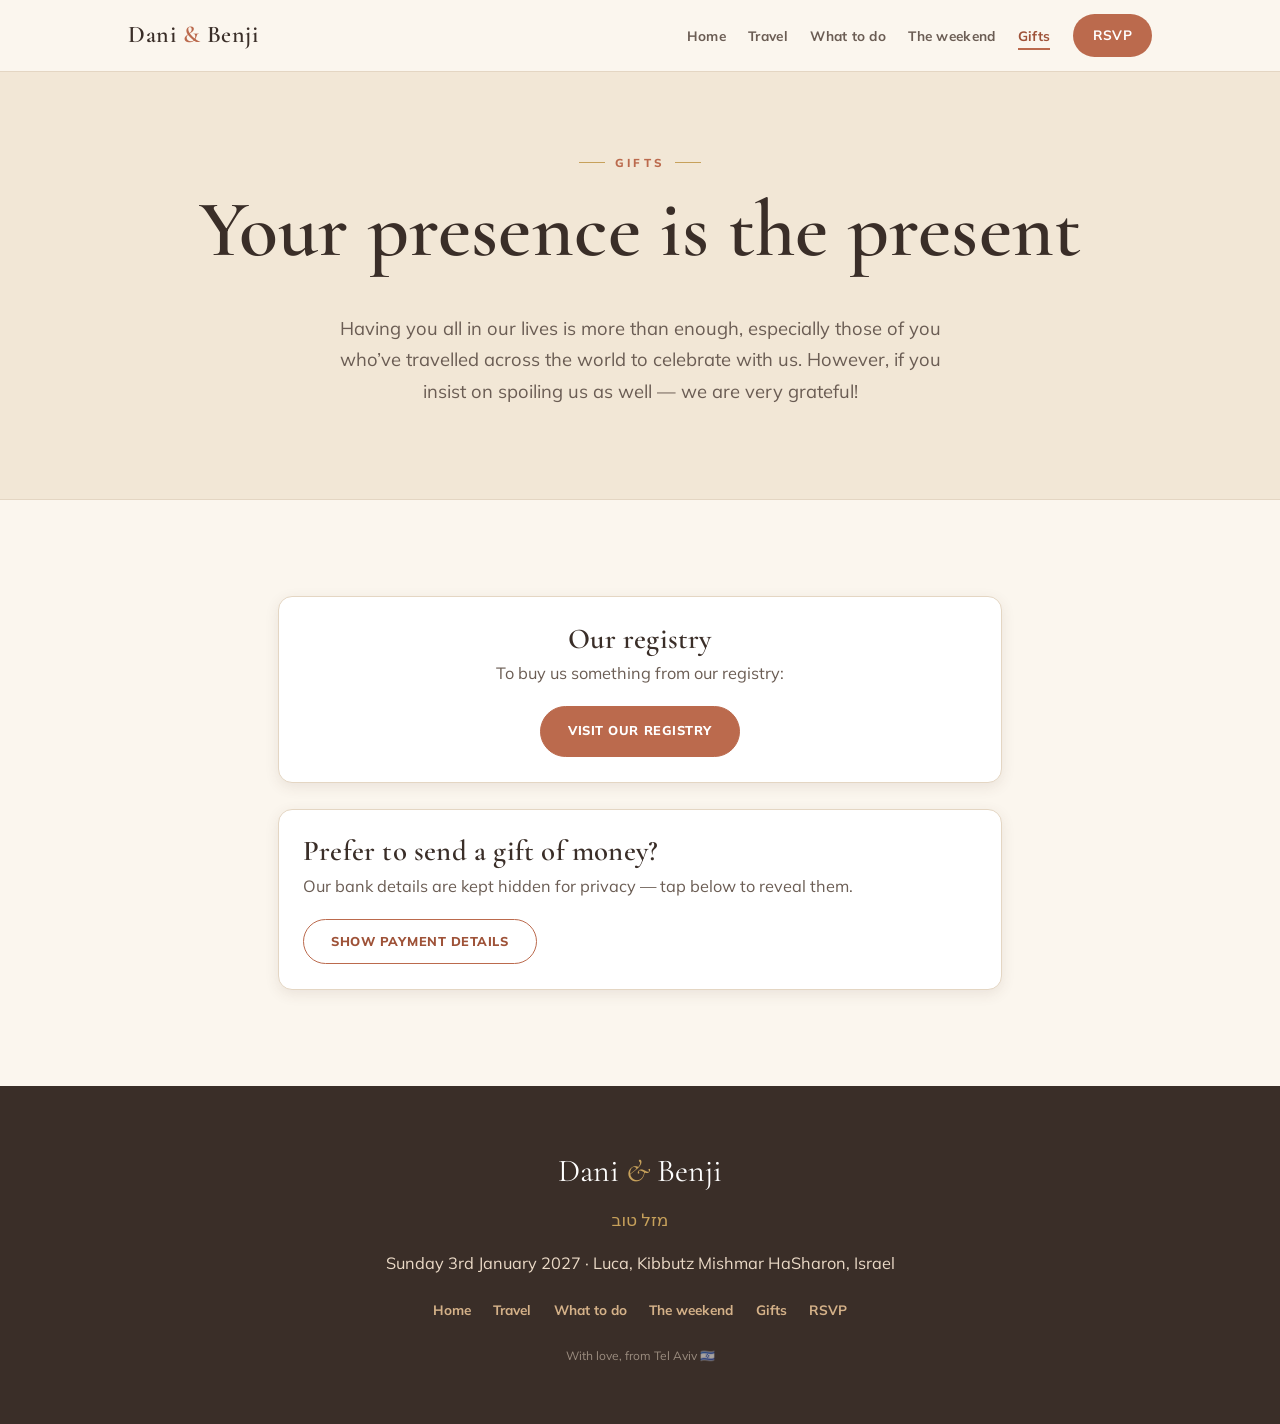
==== gifts.html @ 2d53198a "Build Dani & Benji wedding website Warm Mediterranean, multi-page static site (plain HTML/CSS/JS, no" ====
<!DOCTYPE html>
<html lang="en">
<head>
  <meta charset="UTF-8" />
  <meta name="viewport" content="width=device-width, initial-scale=1.0" />
  <meta name="robots" content="noindex, nofollow" />
  <title>Gifts · Dani & Benji</title>
  <meta name="description" content="Gift and registry information for Dani & Benji's wedding." />
  <link rel="preconnect" href="https://fonts.googleapis.com" />
  <link rel="preconnect" href="https://fonts.gstatic.com" crossorigin />
  <link href="https://fonts.googleapis.com/css2?family=Cormorant+Garamond:ital,wght@0,400;0,500;0,600;1,500&family=Mulish:wght@400;600;700;800&display=swap" rel="stylesheet" />
  <link rel="stylesheet" href="assets/css/styles.css" />
</head>
<body>

  <header class="site-header">
    <nav class="nav container" aria-label="Main navigation">
      <a class="brand" href="index.html">Dani <span>&amp;</span> Benji</a>
      <button class="nav-toggle" aria-label="Toggle menu" aria-controls="nav-links" aria-expanded="false">
        <span></span><span></span><span></span>
      </button>
      <ul class="nav-links" id="nav-links">
        <li><a href="index.html">Home</a></li>
        <li><a href="travel.html">Travel</a></li>
        <li><a href="what-to-do.html">What to do</a></li>
        <li><a href="weekend.html">The weekend</a></li>
        <li><a href="gifts.html">Gifts</a></li>
        <li><a class="btn" href="rsvp.html">RSVP</a></li>
      </ul>
    </nav>
  </header>

  <section class="page-hero">
    <div class="container">
      <p class="eyebrow">Gifts</p>
      <h1>Your presence is the present</h1>
      <p class="lead">Having you all in our lives is more than enough, especially those of you who’ve travelled across the world to celebrate with us. However, if you insist on spoiling us as well — we are very grateful!</p>
    </div>
  </section>

  <section>
    <div class="container" style="max-width:820px;">

      <div class="card center" style="margin-bottom:1.6rem;">
        <h3 class="mt-0">Our registry</h3>
        <p class="muted">To buy us something from our registry:</p>
        <!-- TODO: paste the registry link into href -->
        <a class="btn" href="#" target="_blank" rel="noopener">Visit our registry</a>
      </div>

      <div class="card">
        <h3 class="mt-0">Prefer to send a gift of money?</h3>
        <p class="muted">Our bank details are kept hidden for privacy — tap below to reveal them.</p>
        <button class="btn ghost" id="reveal-bank" type="button">Show payment details</button>

        <!-- Sensitive: hidden by default, revealed on click via main.js -->
        <div class="bank-details" id="bank-details" hidden>
          <div class="bank-grid">

            <div class="bank">
              <h4>🇮🇱 Israel</h4>
              <dl>
                <dt>Name</dt><dd>Jacobson Daniella Rebecca</dd>
                <dt>Bank</dt><dd>Bank HaPoalim (12)</dd>
                <dt>Branch</dt><dd>681</dd>
                <dt>Account</dt><dd>14034</dd>
                <dt>IBAN</dt><dd>IL85-0126-8100-0000-0014-034</dd>
                <dt>SWIFT</dt><dd>POALILIT</dd>
                <dt>Bit / Paybox</dt><dd>0586772397 (Dani)</dd>
              </dl>
            </div>

            <div class="bank">
              <h4>🇦🇺 Australia</h4>
              <dl>
                <dt>Name</dt><dd>Benjamin Jones</dd>
                <dt>BSB</dt><dd>083-781</dd>
                <dt>Account</dt><dd>795624393</dd>
              </dl>
            </div>

            <div class="bank">
              <h4>🇬🇧 United Kingdom</h4>
              <dl>
                <dt>Name</dt><dd>Daniella Rebecca Jacobson</dd>
                <dt>Sort code</dt><dd>40-11-60</dd>
                <dt>Account</dt><dd>70296104</dd>
              </dl>
            </div>

          </div>
          <p class="muted" style="margin:1.2rem 0 0;font-size:0.85rem;">Thank you so much — it means the world to us. 💛</p>
        </div>
      </div>

    </div>
  </section>

  <footer class="site-footer">
    <div class="container">
      <p class="names">Dani <span class="amp">&amp;</span> Benji</p>
      <span class="hebrew">מזל טוב</span>
      <p>Sunday 3rd January 2027 · Luca, Kibbutz Mishmar HaSharon, Israel</p>
      <ul class="foot-links">
        <li><a href="index.html">Home</a></li>
        <li><a href="travel.html">Travel</a></li>
        <li><a href="what-to-do.html">What to do</a></li>
        <li><a href="weekend.html">The weekend</a></li>
        <li><a href="gifts.html">Gifts</a></li>
        <li><a href="rsvp.html">RSVP</a></li>
      </ul>
      <small>With love, from Tel Aviv 🇮🇱</small>
    </div>
  </footer>

  <script src="assets/js/main.js" defer></script>
</body>
</html>
---- assets/css/styles.css ----
/* =====================================================================
   Dani & Benji — 03.01.2027
   Warm Mediterranean wedding site — shared styles
   Palette, type and components live here. Tune the tokens in :root.
   ===================================================================== */

/* ---------- Design tokens ---------- */
:root {
  /* Warm Mediterranean palette */
  --sand:        #FBF6EE;  /* page background */
  --sand-deep:   #F2E7D6;  /* alt sections */
  --shell:       #FFFFFF;  /* cards */
  --ink:         #3A2E28;  /* primary text (warm dark brown) */
  --ink-soft:    #6B5D54;  /* secondary text */
  --clay:        #BB6a4d;  /* terracotta accent */
  --clay-deep:   #9E5238;  /* hover / strong accent */
  --sea:         #4E8A88;  /* Mediterranean teal */
  --sea-deep:    #376260;
  --gold:        #C7A15B;  /* small highlights */
  --line:        #E4D6C3;  /* hairlines / borders */

  --maxw: 1120px;
  --gutter: clamp(1.1rem, 4vw, 3rem);
  --radius: 14px;
  --shadow: 0 12px 34px rgba(93, 63, 45, 0.12);
  --shadow-sm: 0 4px 14px rgba(93, 63, 45, 0.10);

  --serif: "Cormorant Garamond", Georgia, "Times New Roman", serif;
  --sans: "Mulish", "Helvetica Neue", Arial, system-ui, sans-serif;
}

/* ---------- Base ---------- */
* { box-sizing: border-box; }

html { scroll-behavior: smooth; }

body {
  margin: 0;
  background: var(--sand);
  color: var(--ink);
  font-family: var(--sans);
  font-size: 1.02rem;
  line-height: 1.7;
  -webkit-font-smoothing: antialiased;
}

img { max-width: 100%; display: block; }

a { color: var(--clay-deep); text-decoration-thickness: 1px; text-underline-offset: 3px; }
a:hover { color: var(--clay); }

h1, h2, h3, h4 {
  font-family: var(--serif);
  font-weight: 600;
  line-height: 1.08;
  color: var(--ink);
  margin: 0 0 0.5em;
  letter-spacing: 0.2px;
}
h1 { font-size: clamp(2.6rem, 7vw, 5rem); }
h2 { font-size: clamp(1.9rem, 4.4vw, 3rem); }
h3 { font-size: clamp(1.35rem, 2.6vw, 1.8rem); }

p { margin: 0 0 1.1em; }

.container { max-width: var(--maxw); margin-inline: auto; padding-inline: var(--gutter); }

section { padding-block: clamp(3rem, 8vw, 6rem); }

/* Eyebrow / small caps label with optional Hebrew flourish */
.eyebrow {
  font-family: var(--sans);
  text-transform: uppercase;
  letter-spacing: 0.28em;
  font-size: 0.72rem;
  font-weight: 800;
  color: var(--clay);
  margin: 0 0 0.9rem;
  display: inline-flex;
  align-items: center;
  gap: 0.6rem;
}
.eyebrow::before,
.eyebrow::after {
  content: "";
  width: 26px;
  height: 1px;
  background: var(--gold);
}
.eyebrow.solo::before { display: none; }

/* Hebrew accent text */
.hebrew {
  font-size: 1.05em;
  color: var(--sea);
  direction: rtl;
  unicode-bidi: isolate;
}

/* ---------- Buttons ---------- */
.btn {
  display: inline-block;
  font-family: var(--sans);
  font-weight: 800;
  letter-spacing: 0.04em;
  text-transform: uppercase;
  font-size: 0.8rem;
  padding: 0.85rem 1.7rem;
  border-radius: 999px;
  border: 1.5px solid var(--clay);
  background: var(--clay);
  color: #fff;
  cursor: pointer;
  text-decoration: none;
  transition: background .18s ease, color .18s ease, transform .18s ease, border-color .18s ease;
}
.btn:hover { background: var(--clay-deep); border-color: var(--clay-deep); color: #fff; transform: translateY(-2px); }
.btn.ghost { background: transparent; color: var(--clay-deep); }
.btn.ghost:hover { background: var(--clay); color: #fff; }

/* ---------- Header / nav ---------- */
.site-header {
  position: sticky;
  top: 0;
  z-index: 50;
  background: rgba(251, 246, 238, 0.92);
  backdrop-filter: blur(8px);
  border-bottom: 1px solid var(--line);
}
.nav {
  display: flex;
  align-items: center;
  justify-content: space-between;
  gap: 1rem;
  padding-block: 0.85rem;
}
.brand {
  font-family: var(--serif);
  font-size: 1.5rem;
  font-weight: 600;
  color: var(--ink);
  text-decoration: none;
  letter-spacing: 0.5px;
  white-space: nowrap;
}
.brand span { color: var(--clay); }
.nav-links {
  list-style: none;
  display: flex;
  gap: 1.4rem;
  margin: 0;
  padding: 0;
  align-items: center;
}
.nav-links a {
  color: var(--ink-soft);
  text-decoration: none;
  font-weight: 700;
  font-size: 0.85rem;
  letter-spacing: 0.02em;
  padding-block: 0.3rem;
  border-bottom: 2px solid transparent;
  transition: color .15s ease, border-color .15s ease;
}
.nav-links a:hover { color: var(--ink); }
.nav-links a.active { color: var(--clay-deep); border-color: var(--clay); }
.nav-links .btn { color: #fff; padding: 0.55rem 1.2rem; }
.nav-links .btn:hover { color: #fff; }

.nav-toggle {
  display: none;
  background: none;
  border: 0;
  cursor: pointer;
  padding: 0.4rem;
}
.nav-toggle span {
  display: block;
  width: 26px;
  height: 2.5px;
  background: var(--ink);
  margin: 5px 0;
  border-radius: 2px;
  transition: transform .25s ease, opacity .25s ease;
}
.nav-toggle[aria-expanded="true"] span:nth-child(1) { transform: translateY(7.5px) rotate(45deg); }
.nav-toggle[aria-expanded="true"] span:nth-child(2) { opacity: 0; }
.nav-toggle[aria-expanded="true"] span:nth-child(3) { transform: translateY(-7.5px) rotate(-45deg); }

@media (max-width: 860px) {
  .nav-toggle { display: block; }
  .nav-links {
    position: absolute;
    top: 100%;
    left: 0;
    right: 0;
    background: var(--sand);
    border-bottom: 1px solid var(--line);
    flex-direction: column;
    align-items: stretch;
    gap: 0;
    padding: 0.5rem var(--gutter) 1.2rem;
    box-shadow: var(--shadow-sm);
    display: none;
  }
  .nav-links.open { display: flex; }
  .nav-links li { border-bottom: 1px solid var(--line); }
  .nav-links li:last-child { border-bottom: 0; padding-top: 0.8rem; }
  .nav-links a { display: block; padding: 0.9rem 0; font-size: 1rem; }
  .nav-links a.active { border-color: transparent; }
  .nav-links .btn { text-align: center; }
}

/* ---------- Hero ---------- */
.hero {
  position: relative;
  min-height: min(88vh, 760px);
  display: grid;
  place-items: center;
  text-align: center;
  color: #fff;
  overflow: hidden;
}
.hero__media {
  position: absolute;
  inset: 0;
  background: var(--sea-deep) url("../images/hero-proposal.jpg") center 32% / cover no-repeat;
  /* ^ Drop your landscape proposal photo at assets/images/hero-proposal.jpg */
}
.hero__media::after {
  content: "";
  position: absolute;
  inset: 0;
  background: linear-gradient(180deg, rgba(40,28,22,0.28) 0%, rgba(40,28,22,0.30) 45%, rgba(40,28,22,0.62) 100%);
}
.hero__inner { position: relative; padding: var(--gutter); max-width: 900px; }
.hero h1 {
  color: #fff;
  font-size: clamp(3rem, 10vw, 7rem);
  margin-bottom: 0.15em;
  text-shadow: 0 2px 24px rgba(0,0,0,0.28);
}
.hero .amp { color: var(--gold); font-style: italic; }
.hero__meta {
  font-family: var(--sans);
  text-transform: uppercase;
  letter-spacing: 0.22em;
  font-weight: 700;
  font-size: clamp(0.75rem, 2vw, 0.95rem);
  margin-bottom: 1.6rem;
}
.hero__meta span { display: block; }
.hero__meta .date { color: var(--gold); margin-bottom: 0.35rem; }
.hero__hebrew { font-family: var(--serif); font-size: 1.4rem; letter-spacing: 0; opacity: 0.95; }

/* ---------- Countdown ---------- */
.countdown {
  display: flex;
  gap: clamp(0.6rem, 3vw, 2rem);
  justify-content: center;
  margin-top: 1.8rem;
}
.countdown__unit {
  background: rgba(255,255,255,0.14);
  border: 1px solid rgba(255,255,255,0.28);
  border-radius: 12px;
  padding: 0.7rem 0.4rem 0.55rem;
  min-width: 68px;
  backdrop-filter: blur(3px);
}
.countdown__num { font-family: var(--serif); font-size: clamp(1.6rem, 5vw, 2.6rem); line-height: 1; display: block; }
.countdown__label { font-size: 0.62rem; text-transform: uppercase; letter-spacing: 0.18em; font-weight: 700; opacity: 0.9; }

/* ---------- Page hero (interior pages) ---------- */
.page-hero {
  background: var(--sand-deep);
  text-align: center;
  padding-block: clamp(2.6rem, 7vw, 4.5rem);
  border-bottom: 1px solid var(--line);
}
.page-hero p.lead { max-width: 640px; margin-inline: auto; color: var(--ink-soft); }

/* ---------- Generic layout helpers ---------- */
.section-head { text-align: center; max-width: 680px; margin: 0 auto clamp(2rem, 5vw, 3rem); }
.lead { font-size: 1.15rem; color: var(--ink-soft); }
.alt { background: var(--sand-deep); }
.center { text-align: center; }

.grid { display: grid; gap: 1.4rem; }
.grid.cols-2 { grid-template-columns: repeat(auto-fit, minmax(280px, 1fr)); }
.grid.cols-3 { grid-template-columns: repeat(auto-fit, minmax(240px, 1fr)); }

/* ---------- Cards ---------- */
.card {
  background: var(--shell);
  border: 1px solid var(--line);
  border-radius: var(--radius);
  padding: 1.6rem 1.5rem;
  box-shadow: var(--shadow-sm);
}
.card h3 { margin-bottom: 0.4rem; }
.card .tag {
  display: inline-block;
  font-size: 0.68rem;
  text-transform: uppercase;
  letter-spacing: 0.14em;
  font-weight: 800;
  color: var(--sea-deep);
  background: rgba(78,138,136,0.12);
  border-radius: 999px;
  padding: 0.2rem 0.7rem;
  margin-bottom: 0.7rem;
}

/* Quick-link cards (home) */
.linkcard {
  display: flex;
  flex-direction: column;
  text-decoration: none;
  color: var(--ink);
  background: var(--shell);
  border: 1px solid var(--line);
  border-radius: var(--radius);
  padding: 1.5rem;
  box-shadow: var(--shadow-sm);
  transition: transform .18s ease, box-shadow .18s ease;
}
.linkcard:hover { transform: translateY(-4px); box-shadow: var(--shadow); color: var(--ink); }
.linkcard .kicker { font-size: 1.8rem; margin-bottom: 0.5rem; }
.linkcard h3 { color: var(--clay-deep); }
.linkcard .go { margin-top: auto; font-weight: 800; color: var(--sea-deep); font-size: 0.85rem; letter-spacing: 0.04em; }

/* ---------- Intro / letter block ---------- */
.letter { max-width: 760px; margin-inline: auto; text-align: center; }
.letter .signoff { font-family: var(--serif); font-style: italic; font-size: 1.6rem; color: var(--clay-deep); margin-top: 1.2rem; }

/* ---------- Info list rows ---------- */
.info-block { margin-bottom: 2.4rem; }
.info-block:last-child { margin-bottom: 0; }
.info-block > h3 { display: flex; align-items: baseline; gap: 0.6rem; }
.info-block ul { padding-left: 1.15rem; }
.info-block li { margin-bottom: 0.55rem; }

/* Callout */
.callout {
  border-left: 4px solid var(--gold);
  background: rgba(199,161,91,0.1);
  padding: 1rem 1.2rem;
  border-radius: 0 10px 10px 0;
  margin: 1.2rem 0;
}
.callout.warn { border-color: var(--clay); background: rgba(187,106,77,0.1); }

/* ---------- Accordion ---------- */
.accordion { border: 1px solid var(--line); border-radius: var(--radius); overflow: hidden; background: var(--shell); }
.accordion + .accordion { margin-top: 0.9rem; }
.accordion > summary {
  cursor: pointer;
  list-style: none;
  padding: 1.1rem 1.4rem;
  font-family: var(--serif);
  font-size: 1.35rem;
  font-weight: 600;
  display: flex;
  align-items: center;
  justify-content: space-between;
  gap: 1rem;
}
.accordion > summary::-webkit-details-marker { display: none; }
.accordion > summary::after {
  content: "+";
  font-family: var(--sans);
  font-weight: 400;
  font-size: 1.6rem;
  color: var(--clay);
  transition: transform .2s ease;
  line-height: 1;
}
.accordion[open] > summary::after { transform: rotate(45deg); }
.accordion > summary:hover { color: var(--clay-deep); }
.accordion__body { padding: 0 1.4rem 1.3rem; }
.accordion__body ul { margin: 0; padding-left: 1.15rem; }
.accordion__body li { margin-bottom: 0.6rem; }
.accordion__body li strong { color: var(--ink); }

/* ---------- Timeline (weekend) ---------- */
.timeline { max-width: 820px; margin-inline: auto; }
.day {
  background: var(--shell);
  border: 1px solid var(--line);
  border-radius: var(--radius);
  box-shadow: var(--shadow-sm);
  padding: 1.7rem 1.6rem;
  margin-bottom: 1.4rem;
  border-top: 5px solid var(--sea);
}
.day.wedding { border-top-color: var(--clay); }
.day__date { display: block; font-size: 0.75rem; text-transform: uppercase; letter-spacing: 0.2em; font-weight: 800; color: var(--sea-deep); margin-bottom: 0.25rem; }
.day.wedding .day__date { color: var(--clay-deep); }
.day h3 { margin-bottom: 0.8rem; }
.event + .event { margin-top: 1rem; padding-top: 1rem; border-top: 1px dashed var(--line); }
.event > strong { display: block; }  /* label line only — not inline bold inside paragraphs */
.dresscode { margin-top: 0.9rem; font-size: 0.92rem; color: var(--ink-soft); }
.dresscode b { color: var(--clay-deep); text-transform: uppercase; letter-spacing: 0.08em; font-size: 0.72rem; }

/* ---------- Gallery ---------- */
.gallery { display: grid; grid-template-columns: repeat(auto-fill, minmax(200px, 1fr)); gap: 0.9rem; }
.gallery .slot {
  aspect-ratio: 4 / 5;
  border-radius: var(--radius);
  background: var(--sand-deep) repeat;
  border: 1.5px dashed var(--line);
  display: grid;
  place-items: center;
  text-align: center;
  color: var(--ink-soft);
  font-size: 0.8rem;
  padding: 1rem;
  overflow: hidden;
}
.gallery .slot img { width: 100%; height: 100%; object-fit: cover; }
.gallery .slot.tall { aspect-ratio: 4 / 5; }

/* ---------- RSVP embed ---------- */
.form-wrap {
  max-width: 780px;
  margin-inline: auto;
  background: var(--shell);
  border: 1px solid var(--line);
  border-radius: var(--radius);
  box-shadow: var(--shadow-sm);
  padding: 0.6rem;
}
.form-wrap iframe { width: 100%; border: 0; border-radius: 10px; display: block; min-height: 900px; }
.form-fallback { text-align: center; padding: 2.5rem 1.5rem; }

/* ---------- Gifts reveal ---------- */
.bank-details[hidden] { display: none; }
.bank-grid { display: grid; gap: 1.2rem; grid-template-columns: repeat(auto-fit, minmax(250px, 1fr)); margin-top: 1.4rem; }
.bank {
  background: var(--sand-deep);
  border: 1px solid var(--line);
  border-radius: var(--radius);
  padding: 1.3rem;
}
.bank h4 { font-family: var(--sans); font-weight: 800; text-transform: uppercase; letter-spacing: 0.1em; font-size: 0.78rem; color: var(--sea-deep); margin: 0 0 0.7rem; }
.bank dl { display: grid; grid-template-columns: auto 1fr; gap: 0.25rem 0.8rem; margin: 0; font-size: 0.92rem; }
.bank dt { color: var(--ink-soft); }
.bank dd { margin: 0; font-weight: 700; word-break: break-word; }

/* ---------- Footer ---------- */
.site-footer {
  background: var(--ink);
  color: #EAD9C6;
  text-align: center;
  padding-block: clamp(2.4rem, 6vw, 3.6rem);
}
.site-footer .names { font-family: var(--serif); font-size: 2rem; color: #fff; margin-bottom: 0.2rem; }
.site-footer .names .amp { color: var(--gold); font-style: italic; }
.site-footer .hebrew { color: var(--gold); display: block; margin: 0.4rem 0 1rem; }
.site-footer a { color: #F0C99A; }
.site-footer .foot-links { list-style: none; padding: 0; margin: 1rem 0 0; display: flex; flex-wrap: wrap; gap: 1rem 1.4rem; justify-content: center; }
.site-footer .foot-links a { text-decoration: none; font-weight: 700; font-size: 0.85rem; opacity: 0.85; }
.site-footer .foot-links a:hover { opacity: 1; }
.site-footer small { display: block; margin-top: 1.4rem; opacity: 0.55; font-size: 0.75rem; }

/* ---------- Utilities ---------- */
.mt-0 { margin-top: 0; }
.muted { color: var(--ink-soft); }
.visually-hidden { position: absolute; width: 1px; height: 1px; overflow: hidden; clip: rect(0 0 0 0); }

/* Reduced motion */
@media (prefers-reduced-motion: reduce) {
  html { scroll-behavior: auto; }
  * { transition: none !important; }
}
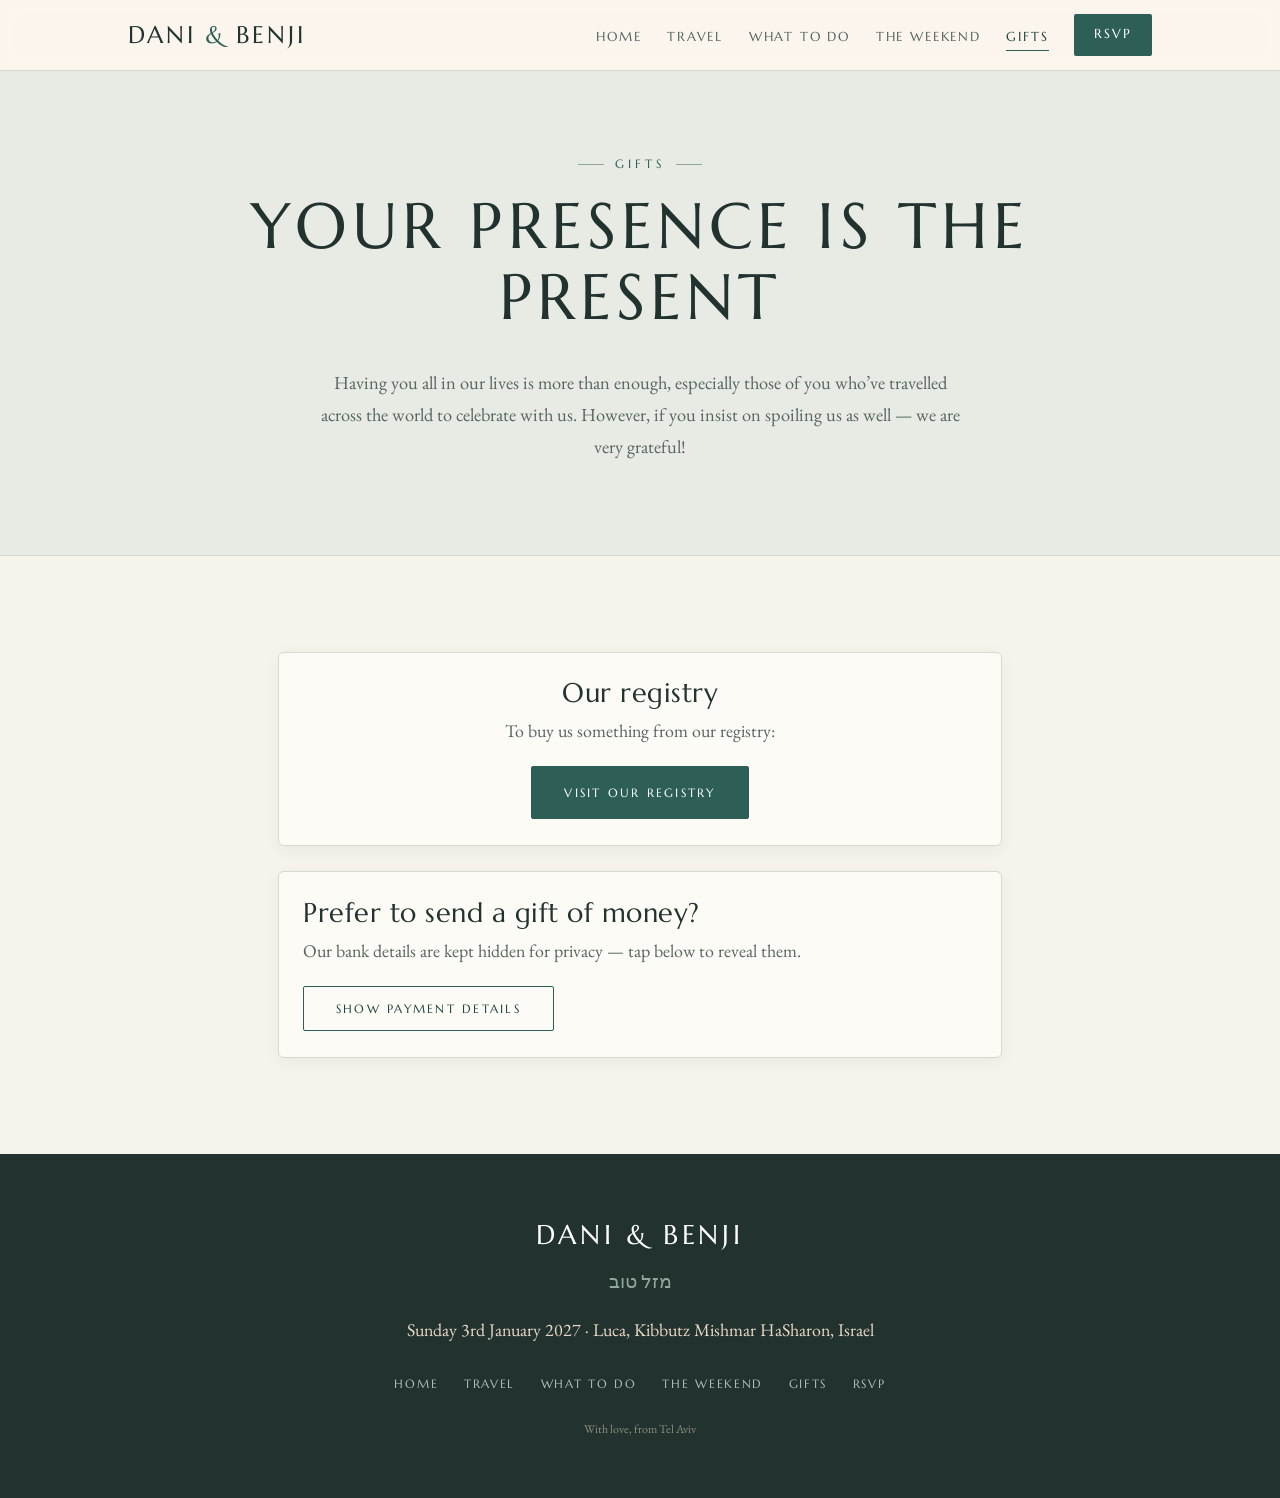
==== commit cc145be6: "Redesign: elegant cool palette and refined typography Move away from the warm terracotta/cream schem" ====
--- a/gifts.html
+++ b/gifts.html
@@ -8,7 +8,7 @@
   <meta name="description" content="Gift and registry information for Dani & Benji's wedding." />
   <link rel="preconnect" href="https://fonts.googleapis.com" />
   <link rel="preconnect" href="https://fonts.gstatic.com" crossorigin />
-  <link href="https://fonts.googleapis.com/css2?family=Cormorant+Garamond:ital,wght@0,400;0,500;0,600;1,500&family=Mulish:wght@400;600;700;800&display=swap" rel="stylesheet" />
+  <link href="https://fonts.googleapis.com/css2?family=EB+Garamond:ital,wght@0,400;0,500;0,600;1,400;1,500&family=Marcellus&family=Pinyon+Script&display=swap" rel="stylesheet" />
   <link rel="stylesheet" href="assets/css/styles.css" />
 </head>
 <body>
@@ -58,7 +58,7 @@
           <div class="bank-grid">
 
             <div class="bank">
-              <h4>🇮🇱 Israel</h4>
+              <h4>Israel</h4>
               <dl>
                 <dt>Name</dt><dd>Jacobson Daniella Rebecca</dd>
                 <dt>Bank</dt><dd>Bank HaPoalim (12)</dd>
@@ -71,7 +71,7 @@
             </div>
 
             <div class="bank">
-              <h4>🇦🇺 Australia</h4>
+              <h4>Australia</h4>
               <dl>
                 <dt>Name</dt><dd>Benjamin Jones</dd>
                 <dt>BSB</dt><dd>083-781</dd>
@@ -80,7 +80,7 @@
             </div>
 
             <div class="bank">
-              <h4>🇬🇧 United Kingdom</h4>
+              <h4>United Kingdom</h4>
               <dl>
                 <dt>Name</dt><dd>Daniella Rebecca Jacobson</dd>
                 <dt>Sort code</dt><dd>40-11-60</dd>
@@ -89,7 +89,7 @@
             </div>
 
           </div>
-          <p class="muted" style="margin:1.2rem 0 0;font-size:0.85rem;">Thank you so much — it means the world to us. 💛</p>
+          <p class="muted" style="margin:1.2rem 0 0;font-size:0.85rem;">Thank you so much — it means the world to us.</p>
         </div>
       </div>
 
@@ -109,7 +109,7 @@
         <li><a href="gifts.html">Gifts</a></li>
         <li><a href="rsvp.html">RSVP</a></li>
       </ul>
-      <small>With love, from Tel Aviv 🇮🇱</small>
+      <small>With love, from Tel Aviv</small>
     </div>
   </footer>
 
--- a/assets/css/styles.css
+++ b/assets/css/styles.css
@@ -6,27 +6,30 @@
 
 /* ---------- Design tokens ---------- */
 :root {
-  /* Warm Mediterranean palette */
-  --sand:        #FBF6EE;  /* page background */
-  --sand-deep:   #F2E7D6;  /* alt sections */
-  --shell:       #FFFFFF;  /* cards */
-  --ink:         #3A2E28;  /* primary text (warm dark brown) */
-  --ink-soft:    #6B5D54;  /* secondary text */
-  --clay:        #BB6a4d;  /* terracotta accent */
-  --clay-deep:   #9E5238;  /* hover / strong accent */
-  --sea:         #4E8A88;  /* Mediterranean teal */
-  --sea-deep:    #376260;
-  --gold:        #C7A15B;  /* small highlights */
-  --line:        #E4D6C3;  /* hairlines / borders */
+  /* Cool, elegant palette — deep teal-green & dusty blue on soft cream */
+  --sand:        #F5F3EC;  /* page background (soft cream) */
+  --sand-deep:   #E7EBE4;  /* alt sections (pale sage) */
+  --shell:       #FCFBF6;  /* cards */
+  --ink:         #21322F;  /* primary text (deep green-black) */
+  --ink-soft:    #56655F;  /* secondary text */
+  --clay:        #2E5F57;  /* primary accent (deep teal-green) */
+  --clay-deep:   #21453F;  /* hover / strong accent */
+  --sea:         #5E8598;  /* dusty blue secondary */
+  --sea-deep:    #3F6070;
+  --gold:        #90A79A;  /* soft eucalyptus highlight (hairlines, accents) */
+  --line:        #D7D9CE;  /* hairlines / borders */
 
   --maxw: 1120px;
   --gutter: clamp(1.1rem, 4vw, 3rem);
-  --radius: 14px;
-  --shadow: 0 12px 34px rgba(93, 63, 45, 0.12);
-  --shadow-sm: 0 4px 14px rgba(93, 63, 45, 0.10);
-
-  --serif: "Cormorant Garamond", Georgia, "Times New Roman", serif;
-  --sans: "Mulish", "Helvetica Neue", Arial, system-ui, sans-serif;
+  --radius: 6px;
+  --shadow: 0 14px 40px rgba(33, 50, 47, 0.09);
+  --shadow-sm: 0 4px 16px rgba(33, 50, 47, 0.06);
+
+  /* Type: classical serif display, fine script flourish, refined serif body */
+  --script: "Pinyon Script", "Segoe Script", cursive;
+  --display: "Marcellus", Georgia, "Times New Roman", serif;
+  --serif: "EB Garamond", Georgia, "Times New Roman", serif;
+  --sans: "EB Garamond", Georgia, "Times New Roman", serif;
 }
 
 /* ---------- Base ---------- */
@@ -38,9 +41,9 @@
   margin: 0;
   background: var(--sand);
   color: var(--ink);
-  font-family: var(--sans);
-  font-size: 1.02rem;
-  line-height: 1.7;
+  font-family: var(--serif);
+  font-size: 1.12rem;
+  line-height: 1.75;
   -webkit-font-smoothing: antialiased;
 }
 
@@ -50,16 +53,26 @@
 a:hover { color: var(--clay); }
 
 h1, h2, h3, h4 {
-  font-family: var(--serif);
-  font-weight: 600;
-  line-height: 1.08;
+  font-family: var(--display);
+  font-weight: 400;
+  line-height: 1.12;
   color: var(--ink);
   margin: 0 0 0.5em;
-  letter-spacing: 0.2px;
-}
-h1 { font-size: clamp(2.6rem, 7vw, 5rem); }
-h2 { font-size: clamp(1.9rem, 4.4vw, 3rem); }
-h3 { font-size: clamp(1.35rem, 2.6vw, 1.8rem); }
+  letter-spacing: 0.5px;
+}
+h1 { font-size: clamp(2.3rem, 6vw, 4rem); text-transform: uppercase; letter-spacing: 0.08em; }
+h2 { font-size: clamp(1.7rem, 4vw, 2.6rem); }
+h3 { font-size: clamp(1.3rem, 2.4vw, 1.7rem); }
+
+/* Fine calligraphy flourish */
+.script {
+  font-family: var(--script);
+  font-weight: 400;
+  text-transform: none;
+  letter-spacing: 0;
+  color: var(--ink);
+  line-height: 1;
+}
 
 p { margin: 0 0 1.1em; }
 
@@ -69,16 +82,16 @@
 
 /* Eyebrow / small caps label with optional Hebrew flourish */
 .eyebrow {
-  font-family: var(--sans);
+  font-family: var(--display);
   text-transform: uppercase;
-  letter-spacing: 0.28em;
-  font-size: 0.72rem;
-  font-weight: 800;
+  letter-spacing: 0.34em;
+  font-size: 0.74rem;
+  font-weight: 400;
   color: var(--clay);
-  margin: 0 0 0.9rem;
+  margin: 0 0 1rem;
   display: inline-flex;
   align-items: center;
-  gap: 0.6rem;
+  gap: 0.7rem;
 }
 .eyebrow::before,
 .eyebrow::after {
@@ -100,21 +113,21 @@
 /* ---------- Buttons ---------- */
 .btn {
   display: inline-block;
-  font-family: var(--sans);
-  font-weight: 800;
-  letter-spacing: 0.04em;
+  font-family: var(--display);
+  font-weight: 400;
+  letter-spacing: 0.18em;
   text-transform: uppercase;
-  font-size: 0.8rem;
-  padding: 0.85rem 1.7rem;
-  border-radius: 999px;
-  border: 1.5px solid var(--clay);
+  font-size: 0.78rem;
+  padding: 0.9rem 2rem;
+  border-radius: 2px;
+  border: 1px solid var(--clay);
   background: var(--clay);
   color: #fff;
   cursor: pointer;
   text-decoration: none;
-  transition: background .18s ease, color .18s ease, transform .18s ease, border-color .18s ease;
-}
-.btn:hover { background: var(--clay-deep); border-color: var(--clay-deep); color: #fff; transform: translateY(-2px); }
+  transition: background .2s ease, color .2s ease, transform .2s ease, border-color .2s ease;
+}
+.btn:hover { background: var(--clay-deep); border-color: var(--clay-deep); color: #fff; transform: translateY(-1px); }
 .btn.ghost { background: transparent; color: var(--clay-deep); }
 .btn.ghost:hover { background: var(--clay); color: #fff; }
 
@@ -135,31 +148,34 @@
   padding-block: 0.85rem;
 }
 .brand {
-  font-family: var(--serif);
+  font-family: var(--display);
   font-size: 1.5rem;
-  font-weight: 600;
+  font-weight: 400;
   color: var(--ink);
   text-decoration: none;
-  letter-spacing: 0.5px;
+  letter-spacing: 0.12em;
+  text-transform: uppercase;
   white-space: nowrap;
 }
 .brand span { color: var(--clay); }
 .nav-links {
   list-style: none;
   display: flex;
-  gap: 1.4rem;
+  gap: 1.6rem;
   margin: 0;
   padding: 0;
   align-items: center;
 }
 .nav-links a {
+  font-family: var(--display);
   color: var(--ink-soft);
   text-decoration: none;
-  font-weight: 700;
-  font-size: 0.85rem;
-  letter-spacing: 0.02em;
+  font-weight: 400;
+  font-size: 0.82rem;
+  letter-spacing: 0.14em;
+  text-transform: uppercase;
   padding-block: 0.3rem;
-  border-bottom: 2px solid transparent;
+  border-bottom: 1px solid transparent;
   transition: color .15s ease, border-color .15s ease;
 }
 .nav-links a:hover { color: var(--ink); }
@@ -234,24 +250,33 @@
   background: linear-gradient(180deg, rgba(40,28,22,0.28) 0%, rgba(40,28,22,0.30) 45%, rgba(40,28,22,0.62) 100%);
 }
 .hero__inner { position: relative; padding: var(--gutter); max-width: 900px; }
+.hero__script {
+  font-family: var(--script);
+  color: #fff;
+  font-size: clamp(2.4rem, 7vw, 4.2rem);
+  line-height: 1;
+  margin-bottom: 0.3em;
+  text-shadow: 0 2px 24px rgba(0,0,0,0.35);
+}
 .hero h1 {
   color: #fff;
-  font-size: clamp(3rem, 10vw, 7rem);
-  margin-bottom: 0.15em;
+  font-size: clamp(2.6rem, 9vw, 6rem);
+  letter-spacing: 0.12em;
+  margin-bottom: 0.4em;
   text-shadow: 0 2px 24px rgba(0,0,0,0.28);
 }
-.hero .amp { color: var(--gold); font-style: italic; }
+.hero .amp { color: #fff; }
 .hero__meta {
-  font-family: var(--sans);
+  font-family: var(--display);
   text-transform: uppercase;
-  letter-spacing: 0.22em;
-  font-weight: 700;
-  font-size: clamp(0.75rem, 2vw, 0.95rem);
-  margin-bottom: 1.6rem;
+  letter-spacing: 0.26em;
+  font-weight: 400;
+  font-size: clamp(0.72rem, 1.8vw, 0.9rem);
+  margin-bottom: 1.8rem;
 }
 .hero__meta span { display: block; }
-.hero__meta .date { color: var(--gold); margin-bottom: 0.35rem; }
-.hero__hebrew { font-family: var(--serif); font-size: 1.4rem; letter-spacing: 0; opacity: 0.95; }
+.hero__meta .date { margin-bottom: 0.4rem; }
+.hero__tagline { font-family: var(--serif); font-style: italic; font-size: 1.3rem; letter-spacing: 0.02em; opacity: 0.95; margin-bottom: 0; }
 
 /* ---------- Countdown ---------- */
 .countdown {
@@ -268,8 +293,8 @@
   min-width: 68px;
   backdrop-filter: blur(3px);
 }
-.countdown__num { font-family: var(--serif); font-size: clamp(1.6rem, 5vw, 2.6rem); line-height: 1; display: block; }
-.countdown__label { font-size: 0.62rem; text-transform: uppercase; letter-spacing: 0.18em; font-weight: 700; opacity: 0.9; }
+.countdown__num { font-family: var(--display); font-size: clamp(1.6rem, 5vw, 2.6rem); line-height: 1; display: block; }
+.countdown__label { font-family: var(--display); font-size: 0.6rem; text-transform: uppercase; letter-spacing: 0.22em; font-weight: 400; opacity: 0.9; margin-top: 0.2rem; }
 
 /* ---------- Page hero (interior pages) ---------- */
 .page-hero {
@@ -301,15 +326,16 @@
 .card h3 { margin-bottom: 0.4rem; }
 .card .tag {
   display: inline-block;
-  font-size: 0.68rem;
+  font-family: var(--display);
+  font-size: 0.66rem;
   text-transform: uppercase;
-  letter-spacing: 0.14em;
-  font-weight: 800;
+  letter-spacing: 0.2em;
+  font-weight: 400;
   color: var(--sea-deep);
-  background: rgba(78,138,136,0.12);
-  border-radius: 999px;
-  padding: 0.2rem 0.7rem;
-  margin-bottom: 0.7rem;
+  background: rgba(94,133,152,0.12);
+  border-radius: 2px;
+  padding: 0.28rem 0.75rem;
+  margin-bottom: 0.8rem;
 }
 
 /* Quick-link cards (home) */
@@ -326,9 +352,9 @@
   transition: transform .18s ease, box-shadow .18s ease;
 }
 .linkcard:hover { transform: translateY(-4px); box-shadow: var(--shadow); color: var(--ink); }
-.linkcard .kicker { font-size: 1.8rem; margin-bottom: 0.5rem; }
+.linkcard .kicker { font-family: var(--script); font-size: 2rem; color: var(--clay); margin-bottom: 0.3rem; line-height: 1; }
 .linkcard h3 { color: var(--clay-deep); }
-.linkcard .go { margin-top: auto; font-weight: 800; color: var(--sea-deep); font-size: 0.85rem; letter-spacing: 0.04em; }
+.linkcard .go { margin-top: auto; font-family: var(--display); text-transform: uppercase; color: var(--sea-deep); font-size: 0.74rem; letter-spacing: 0.16em; }
 
 /* ---------- Intro / letter block ---------- */
 .letter { max-width: 760px; margin-inline: auto; text-align: center; }
@@ -395,13 +421,13 @@
   border-top: 5px solid var(--sea);
 }
 .day.wedding { border-top-color: var(--clay); }
-.day__date { display: block; font-size: 0.75rem; text-transform: uppercase; letter-spacing: 0.2em; font-weight: 800; color: var(--sea-deep); margin-bottom: 0.25rem; }
+.day__date { display: block; font-family: var(--display); font-size: 0.74rem; text-transform: uppercase; letter-spacing: 0.24em; font-weight: 400; color: var(--sea-deep); margin-bottom: 0.4rem; }
 .day.wedding .day__date { color: var(--clay-deep); }
 .day h3 { margin-bottom: 0.8rem; }
 .event + .event { margin-top: 1rem; padding-top: 1rem; border-top: 1px dashed var(--line); }
 .event > strong { display: block; }  /* label line only — not inline bold inside paragraphs */
 .dresscode { margin-top: 0.9rem; font-size: 0.92rem; color: var(--ink-soft); }
-.dresscode b { color: var(--clay-deep); text-transform: uppercase; letter-spacing: 0.08em; font-size: 0.72rem; }
+.dresscode b { font-family: var(--display); font-weight: 400; color: var(--clay-deep); text-transform: uppercase; letter-spacing: 0.16em; font-size: 0.74rem; }
 
 /* ---------- Gallery ---------- */
 .gallery { display: grid; grid-template-columns: repeat(auto-fill, minmax(200px, 1fr)); gap: 0.9rem; }
@@ -443,7 +469,7 @@
   border-radius: var(--radius);
   padding: 1.3rem;
 }
-.bank h4 { font-family: var(--sans); font-weight: 800; text-transform: uppercase; letter-spacing: 0.1em; font-size: 0.78rem; color: var(--sea-deep); margin: 0 0 0.7rem; }
+.bank h4 { font-family: var(--display); font-weight: 400; text-transform: uppercase; letter-spacing: 0.18em; font-size: 0.82rem; color: var(--sea-deep); margin: 0 0 0.7rem; }
 .bank dl { display: grid; grid-template-columns: auto 1fr; gap: 0.25rem 0.8rem; margin: 0; font-size: 0.92rem; }
 .bank dt { color: var(--ink-soft); }
 .bank dd { margin: 0; font-weight: 700; word-break: break-word; }
@@ -455,12 +481,12 @@
   text-align: center;
   padding-block: clamp(2.4rem, 6vw, 3.6rem);
 }
-.site-footer .names { font-family: var(--serif); font-size: 2rem; color: #fff; margin-bottom: 0.2rem; }
-.site-footer .names .amp { color: var(--gold); font-style: italic; }
+.site-footer .names { font-family: var(--display); text-transform: uppercase; letter-spacing: 0.14em; font-size: 1.7rem; color: #fff; margin-bottom: 0.3rem; }
+.site-footer .names .amp { color: #fff; }
 .site-footer .hebrew { color: var(--gold); display: block; margin: 0.4rem 0 1rem; }
-.site-footer a { color: #F0C99A; }
-.site-footer .foot-links { list-style: none; padding: 0; margin: 1rem 0 0; display: flex; flex-wrap: wrap; gap: 1rem 1.4rem; justify-content: center; }
-.site-footer .foot-links a { text-decoration: none; font-weight: 700; font-size: 0.85rem; opacity: 0.85; }
+.site-footer a { color: #C7D6CE; }
+.site-footer .foot-links { list-style: none; padding: 0; margin: 1rem 0 0; display: flex; flex-wrap: wrap; gap: 1rem 1.6rem; justify-content: center; }
+.site-footer .foot-links a { font-family: var(--display); text-transform: uppercase; text-decoration: none; font-weight: 400; font-size: 0.76rem; letter-spacing: 0.14em; opacity: 0.85; }
 .site-footer .foot-links a:hover { opacity: 1; }
 .site-footer small { display: block; margin-top: 1.4rem; opacity: 0.55; font-size: 0.75rem; }
 
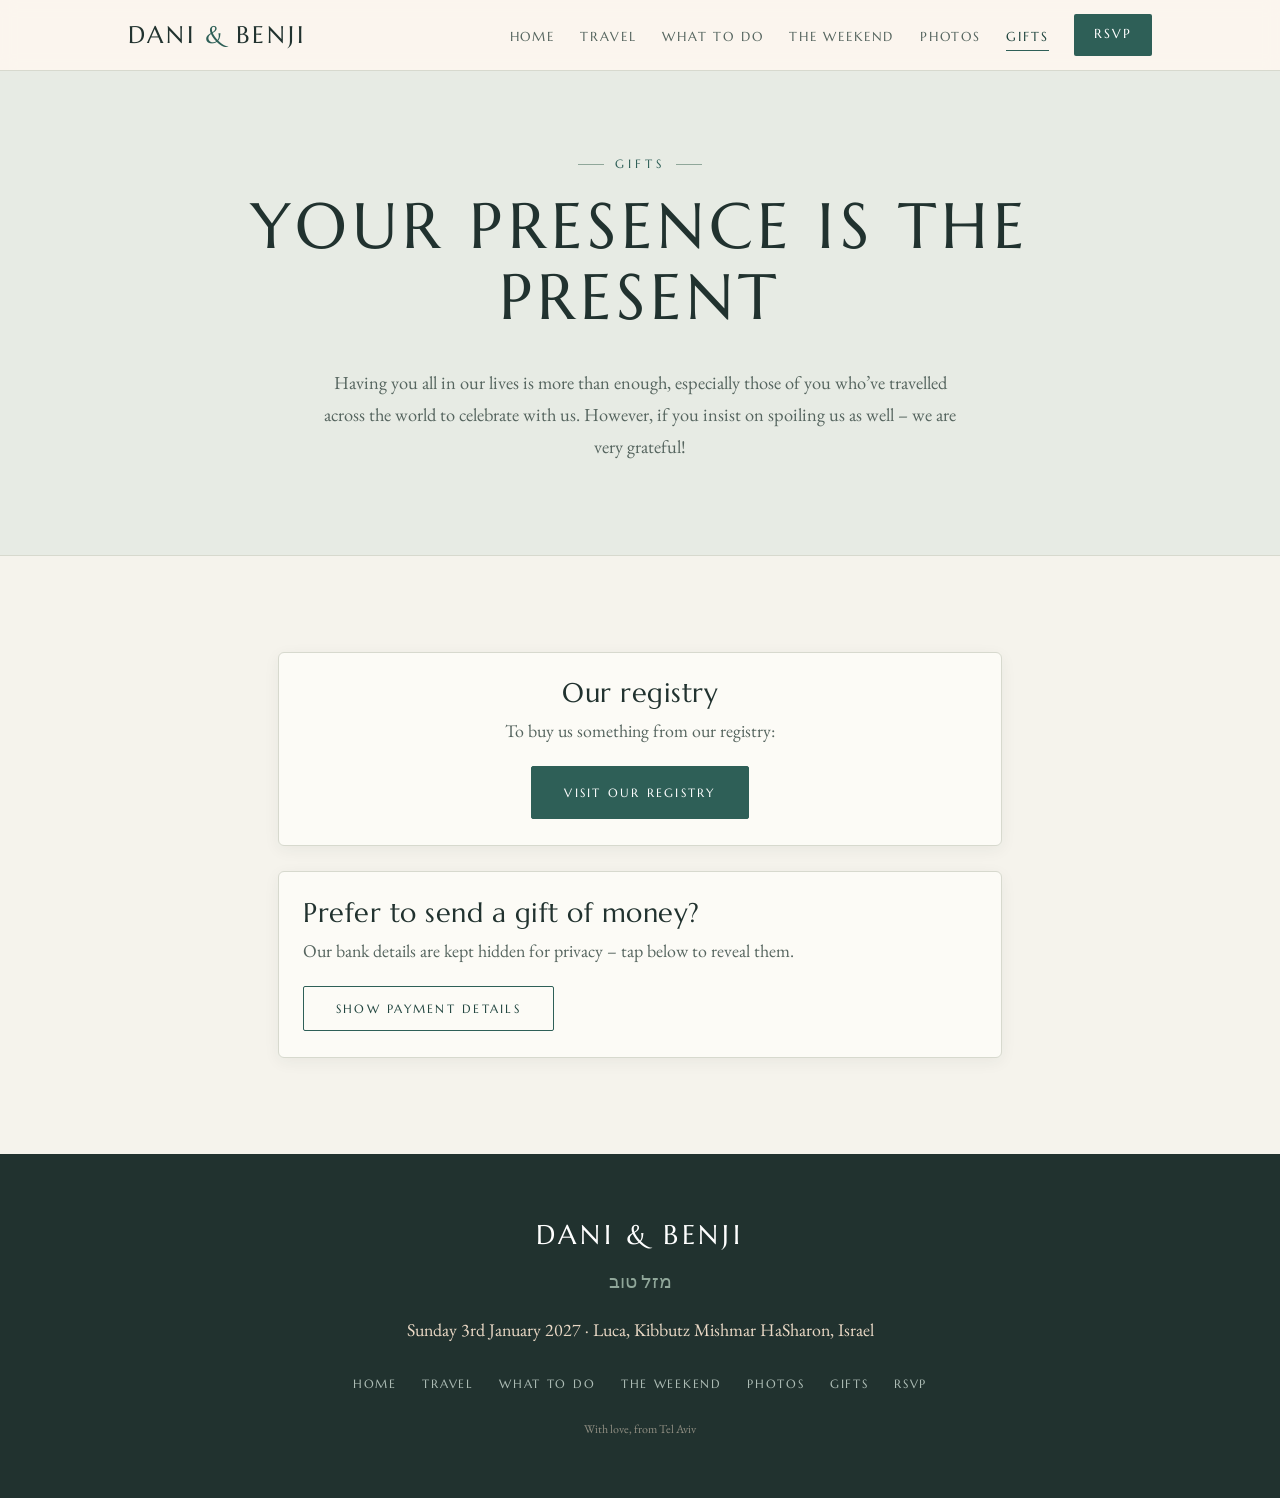
==== commit 40384c81: "Add Hebrew date, Photos page, en-dashes; fix sign-off ampersand - Hero now shows the Hebrew date (24" ====
--- a/gifts.html
+++ b/gifts.html
@@ -24,6 +24,7 @@
         <li><a href="travel.html">Travel</a></li>
         <li><a href="what-to-do.html">What to do</a></li>
         <li><a href="weekend.html">The weekend</a></li>
+        <li><a href="photos.html">Photos</a></li>
         <li><a href="gifts.html">Gifts</a></li>
         <li><a class="btn" href="rsvp.html">RSVP</a></li>
       </ul>
@@ -34,7 +35,7 @@
     <div class="container">
       <p class="eyebrow">Gifts</p>
       <h1>Your presence is the present</h1>
-      <p class="lead">Having you all in our lives is more than enough, especially those of you who’ve travelled across the world to celebrate with us. However, if you insist on spoiling us as well — we are very grateful!</p>
+      <p class="lead">Having you all in our lives is more than enough, especially those of you who’ve travelled across the world to celebrate with us. However, if you insist on spoiling us as well – we are very grateful!</p>
     </div>
   </section>
 
@@ -50,7 +51,7 @@
 
       <div class="card">
         <h3 class="mt-0">Prefer to send a gift of money?</h3>
-        <p class="muted">Our bank details are kept hidden for privacy — tap below to reveal them.</p>
+        <p class="muted">Our bank details are kept hidden for privacy – tap below to reveal them.</p>
         <button class="btn ghost" id="reveal-bank" type="button">Show payment details</button>
 
         <!-- Sensitive: hidden by default, revealed on click via main.js -->
@@ -89,7 +90,7 @@
             </div>
 
           </div>
-          <p class="muted" style="margin:1.2rem 0 0;font-size:0.85rem;">Thank you so much — it means the world to us.</p>
+          <p class="muted" style="margin:1.2rem 0 0;font-size:0.85rem;">Thank you so much – it means the world to us.</p>
         </div>
       </div>
 
@@ -106,6 +107,7 @@
         <li><a href="travel.html">Travel</a></li>
         <li><a href="what-to-do.html">What to do</a></li>
         <li><a href="weekend.html">The weekend</a></li>
+        <li><a href="photos.html">Photos</a></li>
         <li><a href="gifts.html">Gifts</a></li>
         <li><a href="rsvp.html">RSVP</a></li>
       </ul>
--- a/assets/css/styles.css
+++ b/assets/css/styles.css
@@ -1,12 +1,12 @@
 /* =====================================================================
-   Dani & Benji — 03.01.2027
-   Warm Mediterranean wedding site — shared styles
+   Dani & Benji – 03.01.2027
+   Warm Mediterranean wedding site – shared styles
    Palette, type and components live here. Tune the tokens in :root.
    ===================================================================== */
 
 /* ---------- Design tokens ---------- */
 :root {
-  /* Cool, elegant palette — deep teal-green & dusty blue on soft cream */
+  /* Cool, elegant palette – deep teal-green & dusty blue on soft cream */
   --sand:        #F5F3EC;  /* page background (soft cream) */
   --sand-deep:   #E7EBE4;  /* alt sections (pale sage) */
   --shell:       #FCFBF6;  /* cards */
@@ -275,7 +275,15 @@
   margin-bottom: 1.8rem;
 }
 .hero__meta span { display: block; }
-.hero__meta .date { margin-bottom: 0.4rem; }
+.hero__meta .date { margin-bottom: 0.15rem; }
+.hero__meta .date-heb {
+  font-family: var(--serif);
+  text-transform: none;
+  letter-spacing: 0;
+  font-size: 1.05rem;
+  opacity: 0.9;
+  margin-bottom: 0.9rem;
+}
 .hero__tagline { font-family: var(--serif); font-style: italic; font-size: 1.3rem; letter-spacing: 0.02em; opacity: 0.95; margin-bottom: 0; }
 
 /* ---------- Countdown ---------- */
@@ -425,7 +433,7 @@
 .day.wedding .day__date { color: var(--clay-deep); }
 .day h3 { margin-bottom: 0.8rem; }
 .event + .event { margin-top: 1rem; padding-top: 1rem; border-top: 1px dashed var(--line); }
-.event > strong { display: block; }  /* label line only — not inline bold inside paragraphs */
+.event > strong { display: block; }  /* label line only – not inline bold inside paragraphs */
 .dresscode { margin-top: 0.9rem; font-size: 0.92rem; color: var(--ink-soft); }
 .dresscode b { font-family: var(--display); font-weight: 400; color: var(--clay-deep); text-transform: uppercase; letter-spacing: 0.16em; font-size: 0.74rem; }
 
